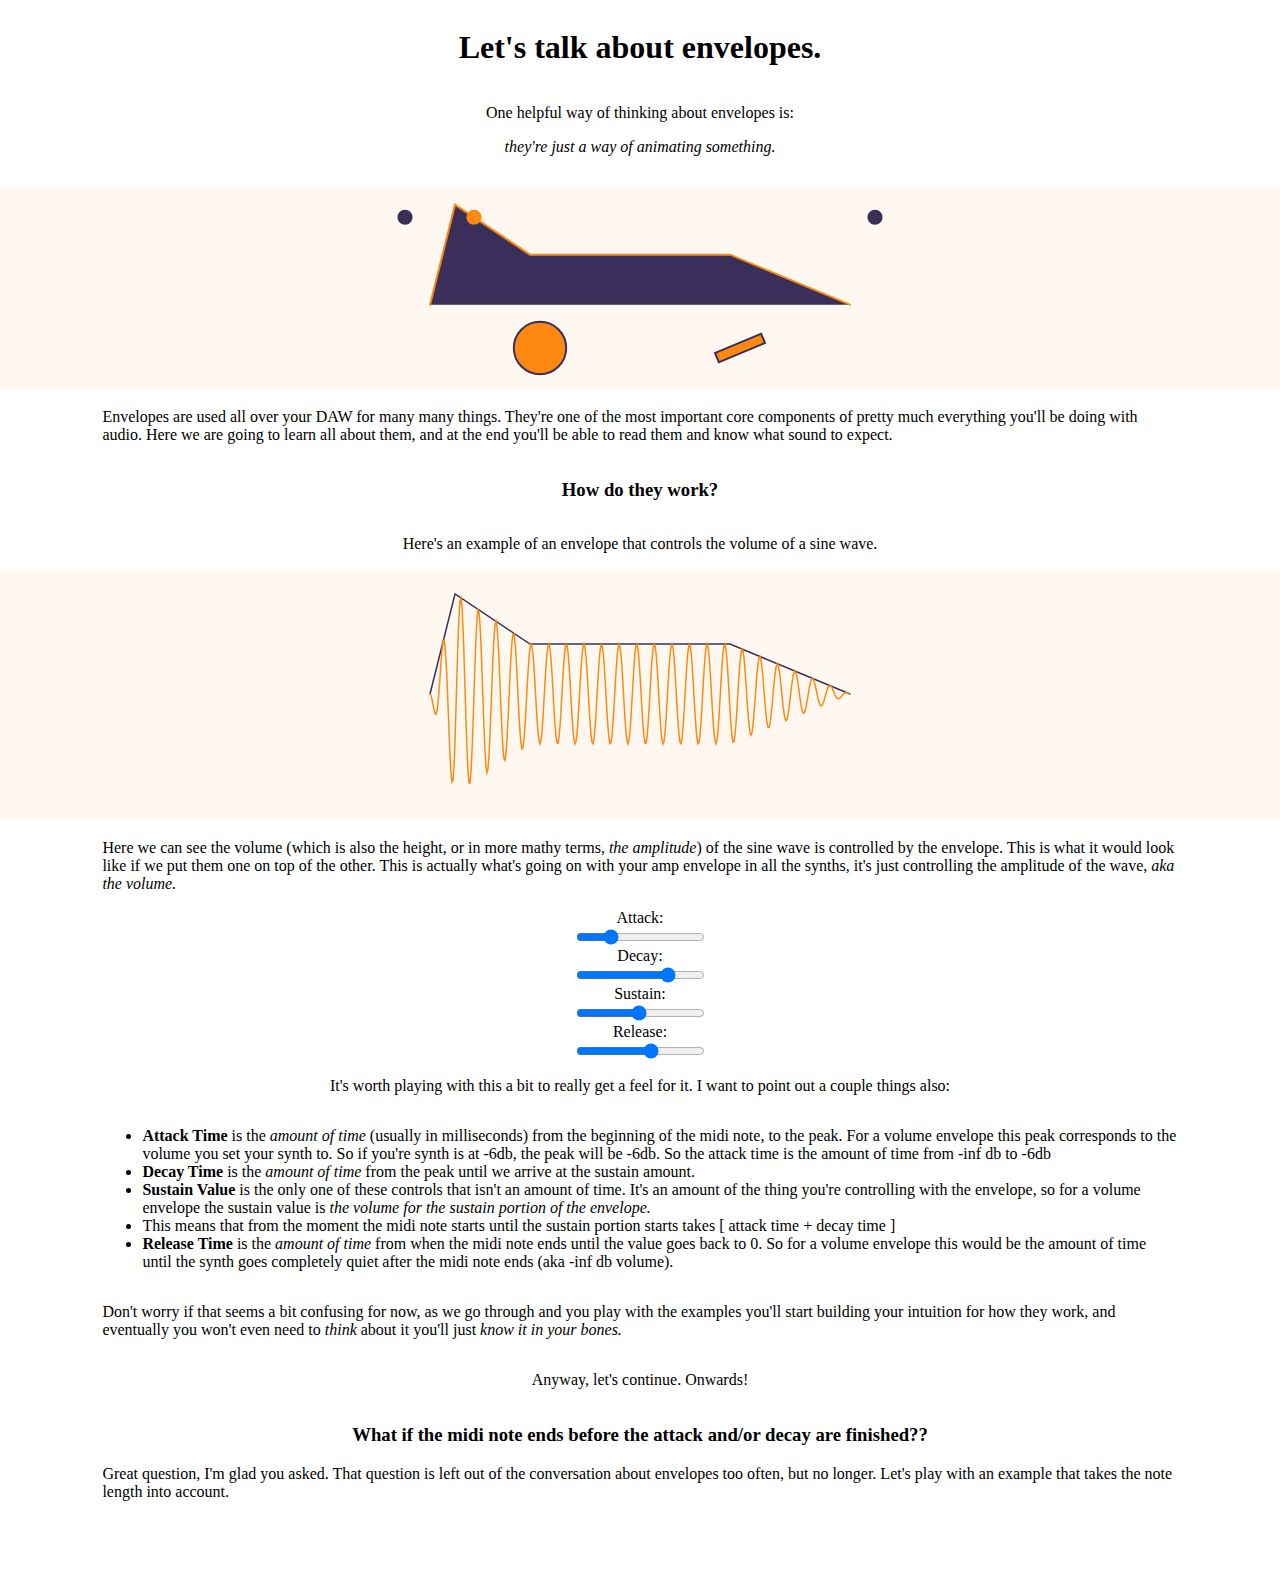
==== pages/chapter1/chapter1.html @ c64a3d6a "split to pages, continue chapter 1" ====
<!DOCTYPE html>
<html>
  <head>
    <meta charset="utf-8">
    <meta name="viewport" width=device-width, initial-scale=1.0, maximum-scale=1.0, user-scalable=0>

    <title>Envelopes</title>

    <!-- CSS stylesheet(s) -->
    <link rel="stylesheet" type="text/css" href="../../css/style.css" />

    <!-- Library script(s) -->
    <script src="../../js/libraries/p5.min.js"></script>
    <!-- <script src="js/libraries/p5.sound.min.js"></script> -->

    <!-- My script(s) -->
    <!-- <script src="js/script.js"></script> -->
    <script src="sketch_01.js"></script>
    <script src="sketch_02.js"></script>
    
  </head>
  <body>
    <h1>Let's talk about envelopes.</h1>
    <p>One helpful way of thinking about envelopes is:<br><center><i>they're just a way of animating something.</i></center></p>   
    
    <div id="canvas1-container"></div>

    <p>Envelopes are used all over your DAW for many many things. They're one of the most important core components of pretty much everything you'll be doing with audio. Here we are going to learn all about them, and at the end you'll be able to read them and know what sound to expect.</p>
    <h3>How do they work?</h3>
    <p>Here's an example of an envelope that controls the volume of a sine wave.</p>
    <div id="canvas2-container"></div>
    <p>Here we can see the volume (which is also the height, or in more mathy terms, <i>the amplitude</i>) of the sine wave is controlled by the envelope. This is what it would look like if we put them one on top of the other. This is actually what's going on with your amp envelope in all the synths, it's just controlling the amplitude of the wave, <i>aka the volume.</i></p>
    <label for="attackSlider">Attack:</label>
    <input type="range" id="attackSlider" min="1" max="100" value="25">
    <label for="decaySlider">Decay:</label>
    <input type="range" id="decaySlider" min="1" max="100" value="75">
    <label for="sustainSlider">Sustain:</label>
    <input type="range" id="sustainSlider" min="1" max="100" value="50">
    <label for="releaseSlider">Release:</label>
    <input type="range" id="releaseSlider" min="1" max="200" value="120">
    
    <p>It's worth playing with this a bit to really get a feel for it. I want to point out a couple things also:</p>
    <ul>
      <li><b>Attack Time</b> is the <i>amount of time</i> (usually in milliseconds) from the beginning of the midi note, to the peak. For a volume envelope this peak corresponds to the volume you set your synth to. So if you're synth is at -6db, the peak will be -6db. So the attack time is the amount of time from -inf db to -6db</li>
      <li><b>Decay Time</b> is the <i>amount of time</i> from the peak until we arrive at the sustain amount.</li>
      <li><b>Sustain Value</b> is the only one of these controls that isn't an amount of time. It's an amount of the thing you're controlling with the envelope, so for a volume envelope the sustain value is <i>the volume for the sustain portion of the envelope.</i></li>
      <li>This means that from the moment the midi note starts until the sustain portion starts takes [ attack time + decay time ]</li>
      <li><b>Release Time</b> is the <i>amount of time</i> from when the midi note ends until the value goes back to 0. So for a volume envelope this would be the amount of time until the synth goes completely quiet after the midi note ends (aka -inf db volume).</li>
    </ul>

    <p>Don't worry if that seems a bit confusing for now, as we go through and you play with the examples you'll start building your intuition for how they work, and eventually you won't even need to <i>think</i> about it you'll just <i>know it in your bones.</i></p>
    

    <p>
      Anyway, let's continue. Onwards!
      <h3>What if the midi note ends before the attack and/or decay are finished??</h3>
      Great question, I'm glad you asked. That question is left out of the conversation about envelopes too often, but no longer. Let's play with an example that takes the note length into account.  
    </p>
    
    <br>
    <br>

  </body>
</html>
---- css/style.css ----
/*********************************************

This is the css used for the whole site basically.
I am shit at css so that's why it looks like this
(also I figured if I keep it basic it will stop
me from getting distracted while writing this)

**********************************************/

body {
    font-family: Baskerville, "Times New Roman", serif;
    display: flex;
    flex-direction: column;
    align-items: center;
    justify-content: center;
    /* height: 100vh; */
    margin-left: 8%;
    margin-right: 8%;
    
}
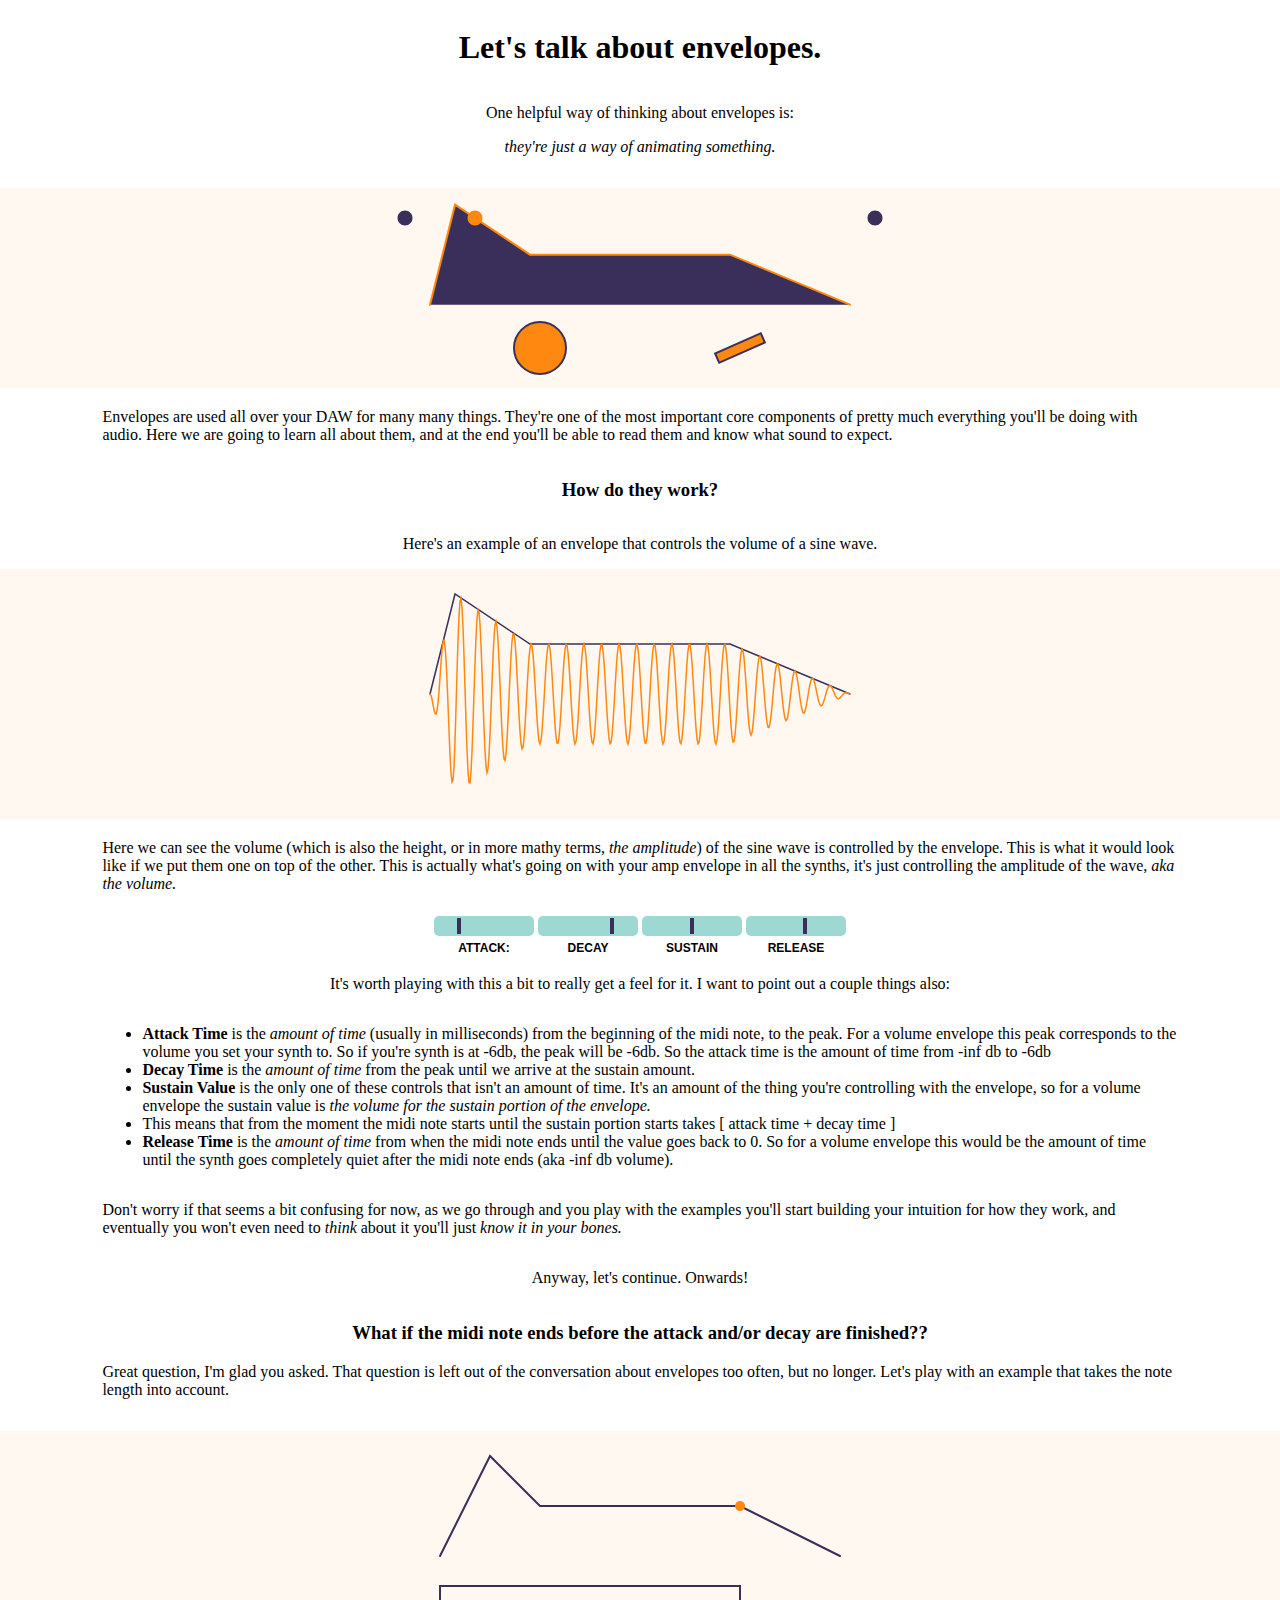
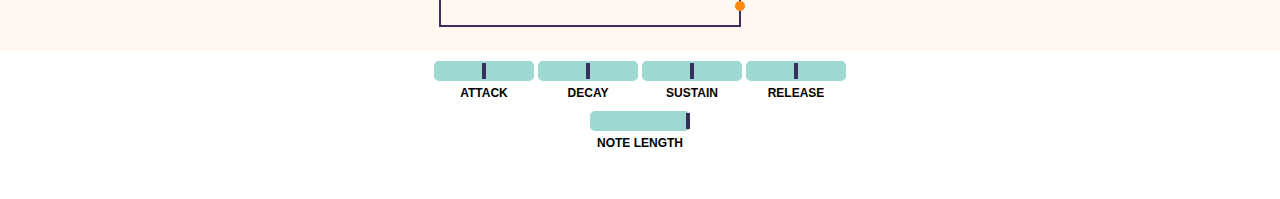
==== commit b09c8acd: "made the sliders nice and added a noteLength graph" ====
--- a/pages/chapter1/chapter1.html
+++ b/pages/chapter1/chapter1.html
@@ -11,13 +11,14 @@
 
     <!-- Library script(s) -->
     <script src="../../js/libraries/p5.min.js"></script>
+    <script src="../../js/sliders.js"></script>
     <!-- <script src="js/libraries/p5.sound.min.js"></script> -->
 
     <!-- My script(s) -->
     <!-- <script src="js/script.js"></script> -->
     <script src="sketch_01.js"></script>
     <script src="sketch_02.js"></script>
-    
+    <script src="envWithMidiNote.js"></script>
   </head>
   <body>
     <h1>Let's talk about envelopes.</h1>
@@ -30,14 +31,25 @@
     <p>Here's an example of an envelope that controls the volume of a sine wave.</p>
     <div id="canvas2-container"></div>
     <p>Here we can see the volume (which is also the height, or in more mathy terms, <i>the amplitude</i>) of the sine wave is controlled by the envelope. This is what it would look like if we put them one on top of the other. This is actually what's going on with your amp envelope in all the synths, it's just controlling the amplitude of the wave, <i>aka the volume.</i></p>
-    <label for="attackSlider">Attack:</label>
-    <input type="range" id="attackSlider" min="1" max="100" value="25">
-    <label for="decaySlider">Decay:</label>
-    <input type="range" id="decaySlider" min="1" max="100" value="75">
-    <label for="sustainSlider">Sustain:</label>
-    <input type="range" id="sustainSlider" min="1" max="100" value="50">
-    <label for="releaseSlider">Release:</label>
-    <input type="range" id="releaseSlider" min="1" max="200" value="120">
+    
+    <div class="slider-container">
+        <div class="slider">
+            <input type="range" id="attackSlider" min="1" max="100" value="25" class="slider-range">
+            <label for="attackSlider">Attack:</label>
+        </div>
+        <div class="slider">
+            <input type="range" id="decaySlider" min="1" max="100" value="75" class="slider-range">
+            <label for="decaySlider">Decay</label>
+        </div>
+        <div class="slider">
+            <input type="range" id="sustainSlider" min="0" max="100" value="50" class="slider-range">
+            <label for="sustainSlider">Sustain</label>
+        </div>
+        <div class="slider">
+            <input type="range" id="releaseSlider" min="1" max="200" value="120" class="slider-range">
+            <label for="releaseSlider">Release</label>
+        </div>
+    </div>
     
     <p>It's worth playing with this a bit to really get a feel for it. I want to point out a couple things also:</p>
     <ul>
@@ -57,6 +69,34 @@
       Great question, I'm glad you asked. That question is left out of the conversation about envelopes too often, but no longer. Let's play with an example that takes the note length into account.  
     </p>
     
+    <div id="envwithmidinote-container"></div>
+
+    
+    <div class="slider-container">
+        <div class="slider">
+            <input type="range" id="attack2" min="0" max="100" value="50" class="slider-range">
+            <label for="attack2">Attack</label>
+        </div>
+        <div class="slider">
+            <input type="range" id="decay2" min="0" max="100" class="slider-range">
+            <label for="decay2">Decay</label>
+        </div>
+        <div class="slider">
+            <input type="range" id="sustain2" min="0" max="100" class="slider-range">
+            <label for="sustain2">Sustain</label>
+        </div>
+        <div class="slider">
+            <input type="range" id="release2" min="0" max="200" class="slider-range">
+            <label for="release2">Release</label>
+        </div>
+    </div>
+    <div class="slider-container">
+        <div class="slider">
+            <input type="range" id="noteLength" min="0" max="300" value="300" class="slider-range">
+            <label for="noteLength">Note Length</label>
+        </div>
+    </div>
+    
     <br>
     <br>
 
--- a/css/style.css
+++ b/css/style.css
@@ -5,7 +5,15 @@
 (also I figured if I keep it basic it will stop
 me from getting distracted while writing this)
 
+color palette
+#392F5A
+#9DD9D2
+#FFF8F0
+#F4D06F
+#FF8811
+
 **********************************************/
+/* styles.css */
 
 body {
     font-family: Baskerville, "Times New Roman", serif;
@@ -13,8 +21,63 @@
     flex-direction: column;
     align-items: center;
     justify-content: center;
-    /* height: 100vh; */
     margin-left: 8%;
     margin-right: 8%;
-    
 }
+
+.slider-container {
+    display: flex;
+    justify-content: center;
+    align-items: center;
+    /* padding: 20px; */
+    height:50px;
+}
+
+.slider {
+    display: flex;
+    flex-direction: column;
+    align-items: center;
+    margin: 0px 0px;
+    position: relative;
+    /* top:-5px; */
+}
+
+.slider-range {
+    -webkit-appearance: none;
+    /* transform: rotate(-90deg); */
+    appearance: none;
+    background-color: #9DD9D2; 
+    width: 100px;
+    height: 20px;
+    border-radius: 5px; /* Less rounded border as requested */
+    cursor: pointer;
+    position: relative;
+    outline: none; /* Removes the default focus outline */
+}
+
+.slider-range::-webkit-slider-thumb {
+    -webkit-appearance: none;
+    background-color:#392F5A; /* White thumb */
+    height: 16px; /* Smaller height for the thumb */
+    width: 4px; /* Full width of the slider */
+    border-radius: 0px; /* Slightly rounded edges for the thumb */
+}
+
+.slider-range::-moz-range-thumb {
+    appearance: none;
+    background-color:#392F5A; /* White thumb */
+    height: 16px; /* Smaller height for the thumb */
+    width: 4px; /* Full width of the slider */
+    border-radius: 0px; /* Slightly rounded edges for the thumb */
+}
+
+label {
+    font-family: Helvetica, sans-serif;
+    /* font-family: 'Courier New', Courier, monospace; */
+    font-weight: bold;
+    margin-top: 3px;
+    font-size: 75%;
+    text-transform: uppercase;
+    color: black;
+    text-align: center;
+}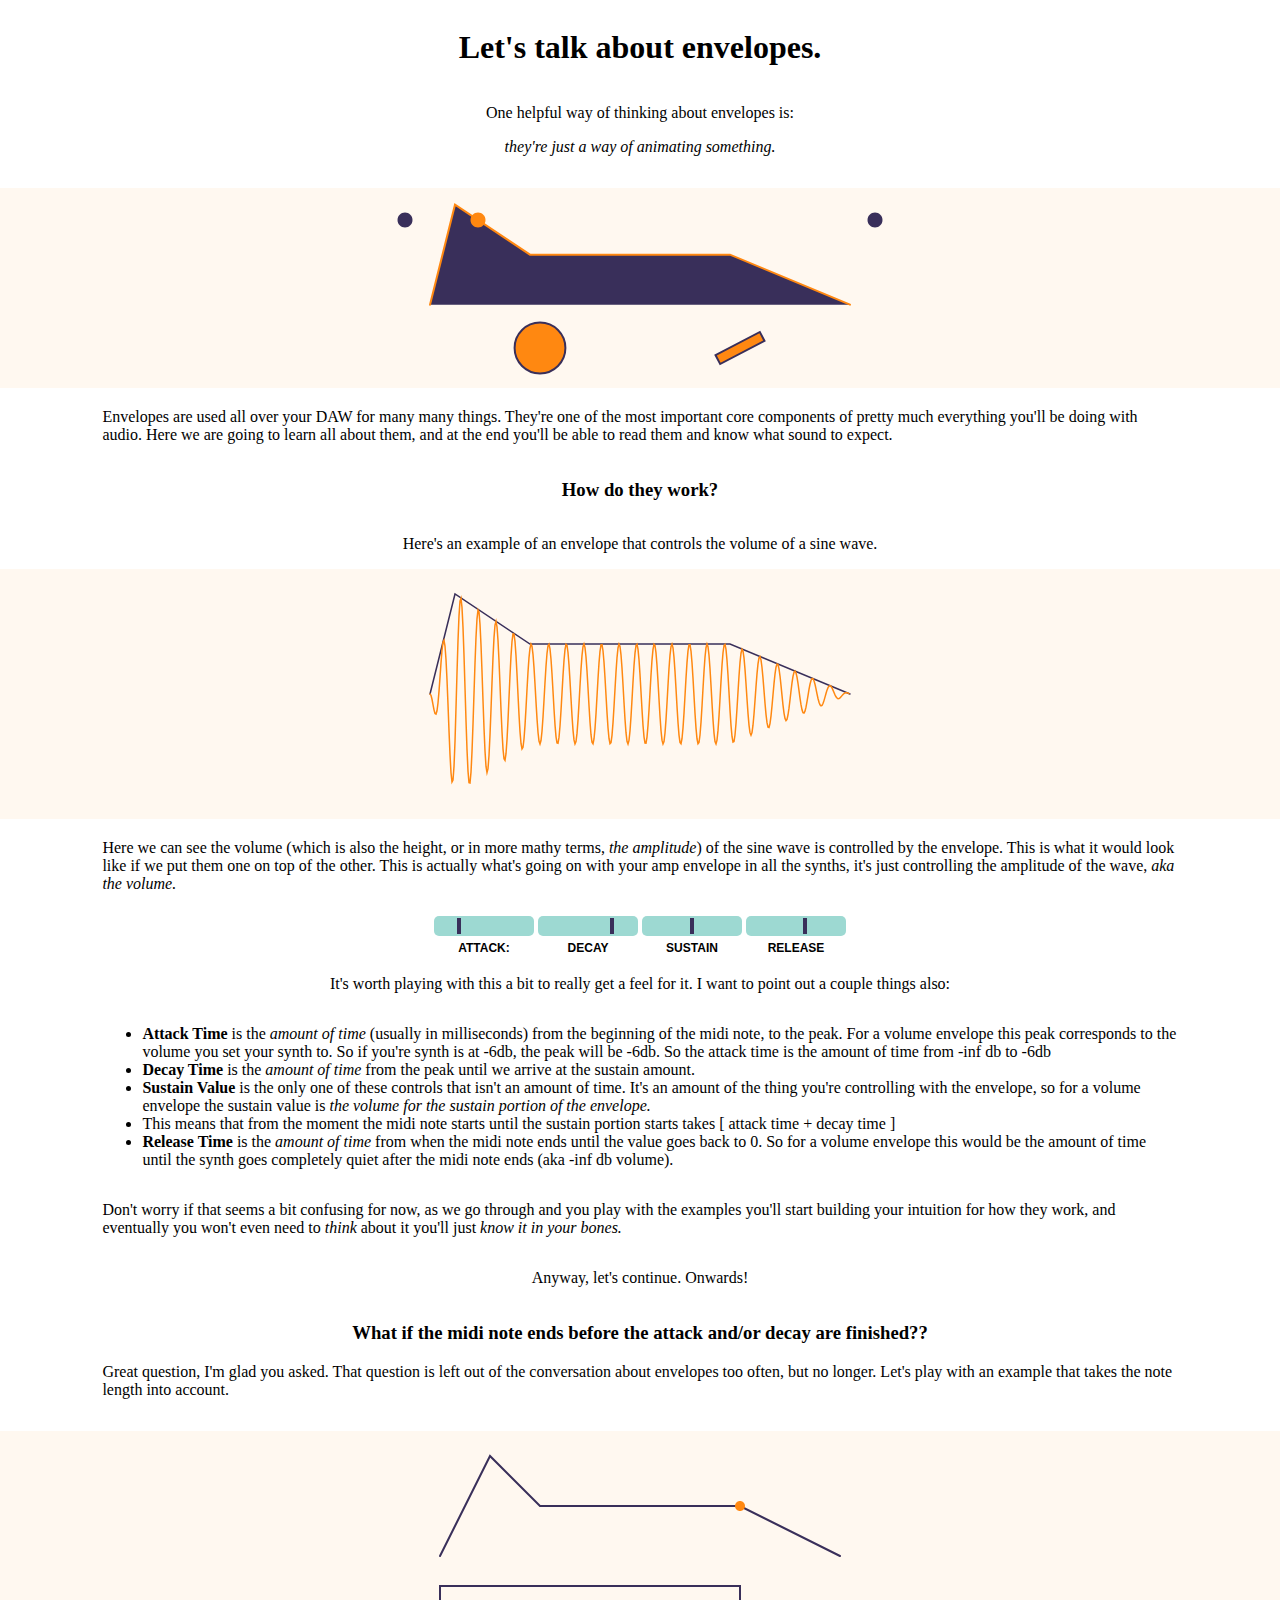
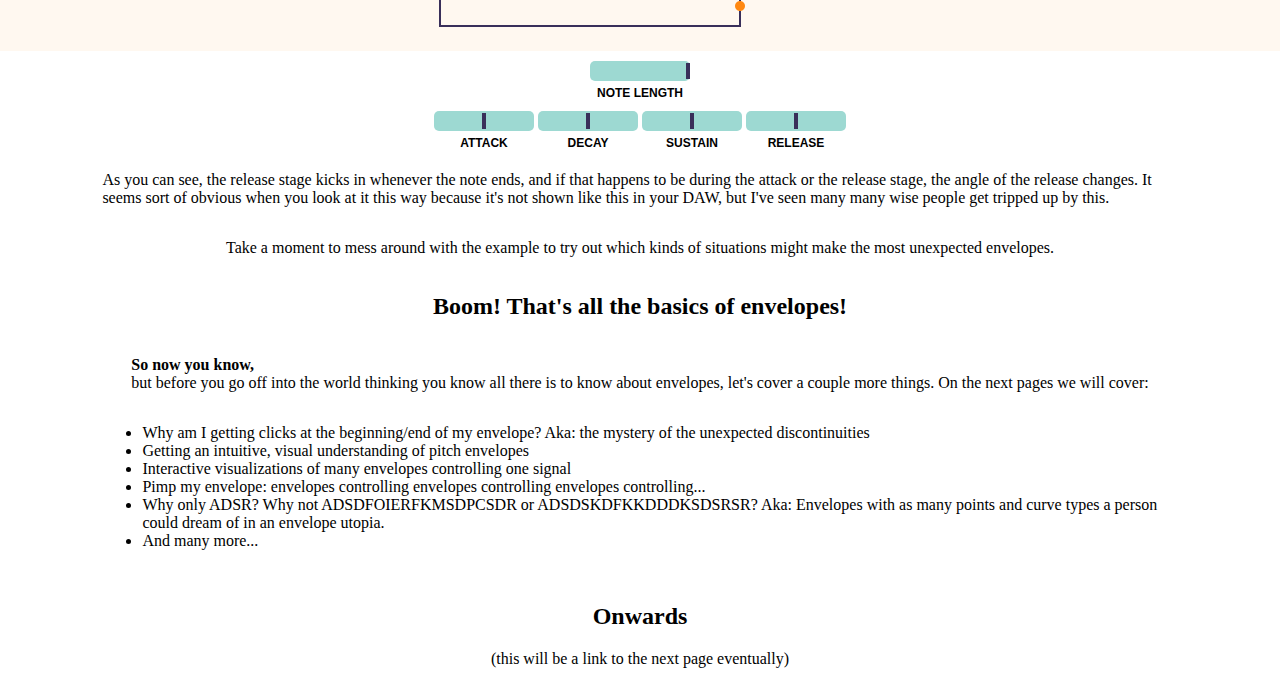
==== commit 31b3ff6c: "started chapter 2" ====
--- a/pages/chapter1/chapter1.html
+++ b/pages/chapter1/chapter1.html
@@ -74,6 +74,12 @@
     
     <div class="slider-container">
         <div class="slider">
+            <input type="range" id="noteLength" min="0" max="300" value="300" class="slider-range">
+            <label for="noteLength">Note Length</label>
+        </div>
+    </div>
+    <div class="slider-container">
+        <div class="slider">
             <input type="range" id="attack2" min="0" max="100" value="50" class="slider-range">
             <label for="attack2">Attack</label>
         </div>
@@ -90,13 +96,21 @@
             <label for="release2">Release</label>
         </div>
     </div>
-    <div class="slider-container">
-        <div class="slider">
-            <input type="range" id="noteLength" min="0" max="300" value="300" class="slider-range">
-            <label for="noteLength">Note Length</label>
-        </div>
-    </div>
     
+    <p>As you can see, the release stage kicks in whenever the note ends, and if that happens to be during the attack or the release stage, the angle of the release changes. It seems sort of obvious when you look at it this way because it's not shown like this in your DAW, but I've seen many many wise people get tripped up by this.</p>
+    <p>Take a moment to mess around with the example to try out which kinds of situations might make the most unexpected envelopes.</p>
+    <h2>Boom! That's all the basics of envelopes!</h2>
+    <p><b>So now you know,</b><br> but before you go off into the world thinking you know all there is to know about envelopes, let's cover a couple more things. On the next pages we will cover:</p>
+    <ul>
+        <li>Why am I getting clicks at the beginning/end of my envelope? Aka: the mystery of the unexpected discontinuities</li>
+        <li>Getting an intuitive, visual understanding of pitch envelopes</li>
+        <li>Interactive visualizations of many envelopes controlling one signal</li>
+        <li>Pimp my envelope: envelopes controlling envelopes controlling envelopes controlling...</li>
+        <li>Why only ADSR? Why not ADSDFOIERFKMSDPCSDR or ADSDSKDFKKDDDKSDSRSR? Aka: Envelopes with as many points and curve types a person could dream of in an envelope utopia.</li>
+        <li>And many more...</li>
+    </ul>
+    <br>
+    <h2>Onwards</h2> (this will be a link to the next page eventually)
     <br>
     <br>
 
--- a/css/style.css
+++ b/css/style.css
@@ -24,6 +24,7 @@
     margin-left: 8%;
     margin-right: 8%;
 }
+
 
 .slider-container {
     display: flex;
